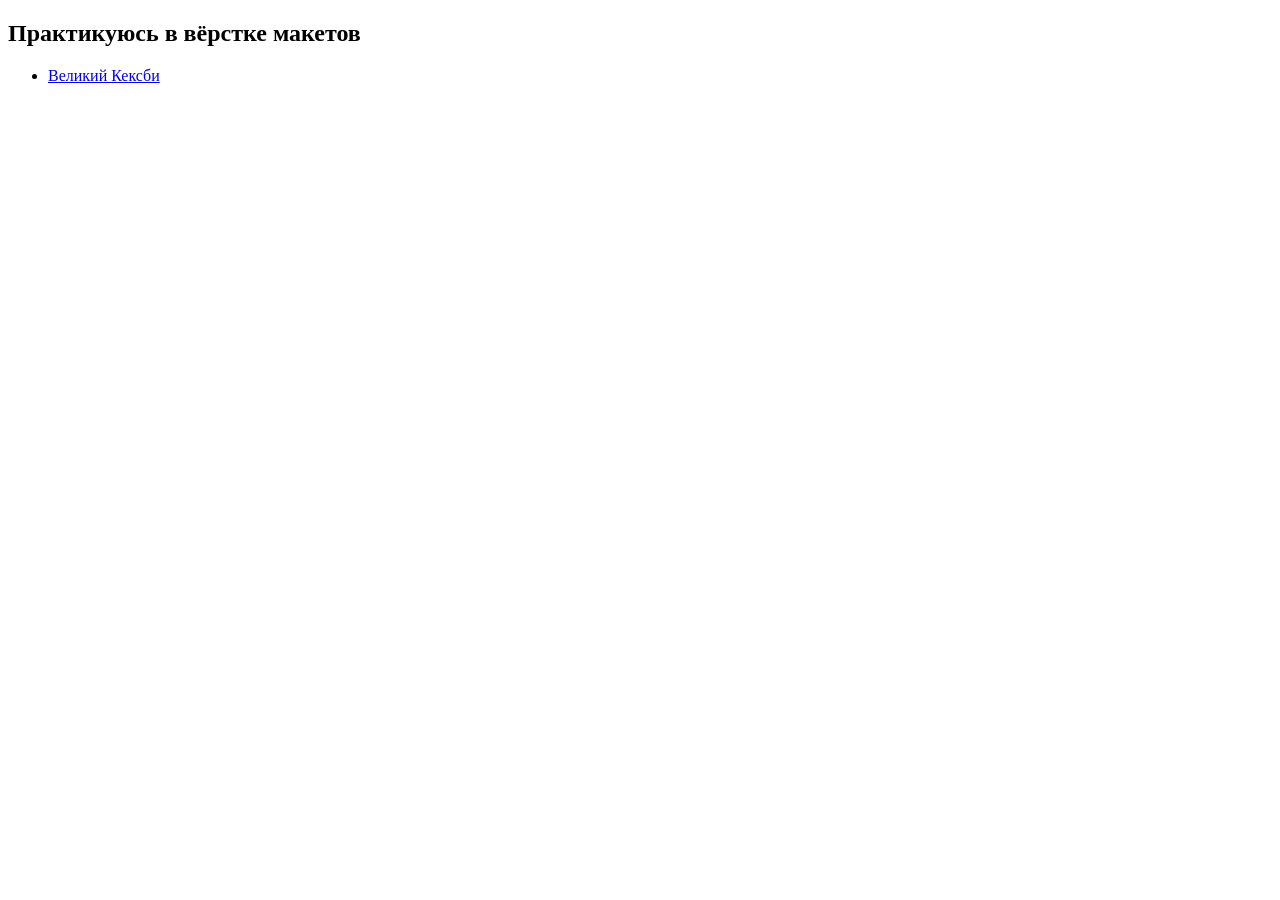
==== index.html @ 792daf17 "comment_2" ====
<!DOCTYPE HTML>
<html lang="ru">

  <head>
      <meta charset="utf-8">
      <title>Вёрстка страниц</title>
  </head>
  
  <body>
      <h2>Практикуюсь в вёрстке макетов</h2>
      <ul>
	      <li><a href="https://egarnaga.github.io/keksbi/index.html">Великий Кексби</a></li>
	  </ul>
  </body>
  </html>
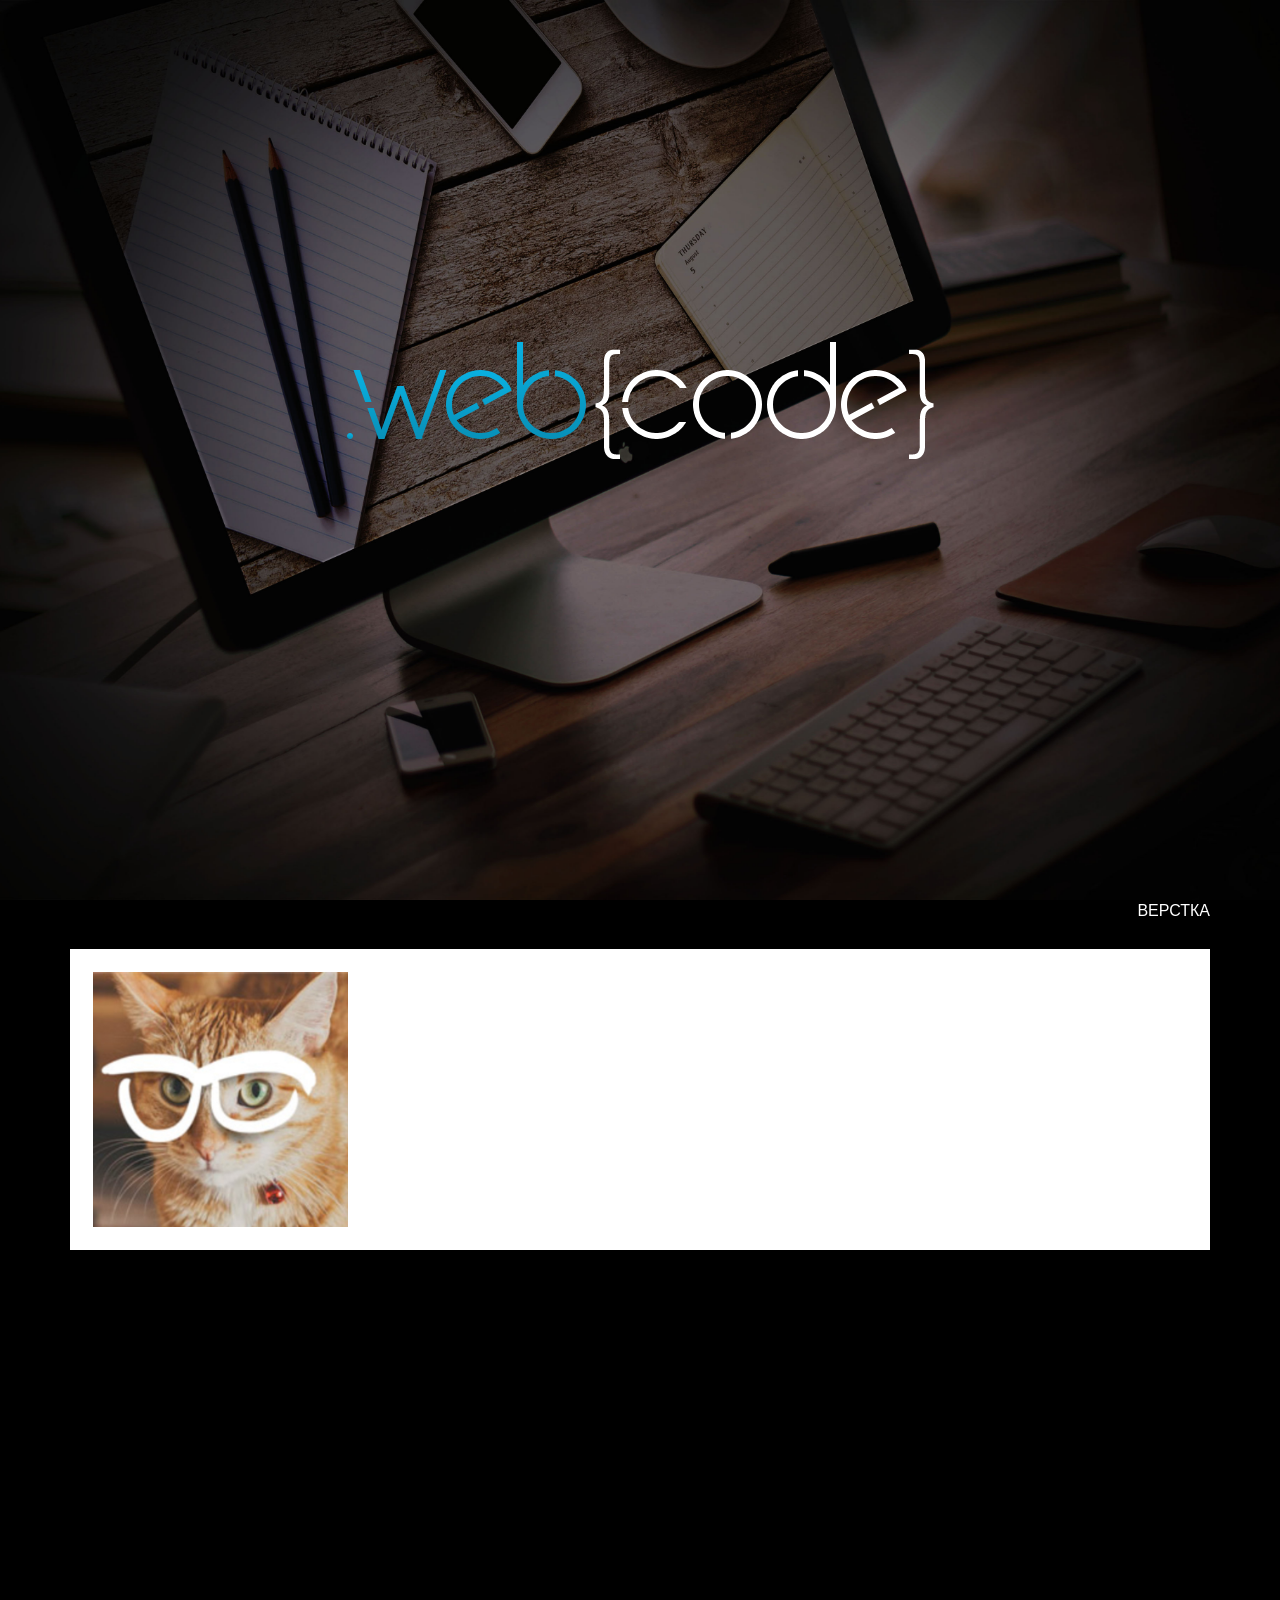
==== commit 5a8731f9: "Comment_3" ====
--- a/index.html
+++ b/index.html
@@ -1,15 +1,47 @@
-<!DOCTYPE HTML>
+<!DOCTYPE html>
 <html lang="ru">
 
-  <head>
-      <meta charset="utf-8">
-      <title>Вёрстка страниц</title>
-  </head>
-  
-  <body>
-      <h2>Практикуюсь в вёрстке макетов</h2>
-      <ul>
-	      <li><a href="https://egarnaga.github.io/keksbi/index.html">Великий Кексби</a></li>
-	  </ul>
-  </body>
-  </html>+    <head>
+        <meta charset="utf-8">
+        <meta name="description" content="Портфолио html-верстальщика (psd to html)."> 
+        <title>Портфолио html-верстальщика</title>
+        <link type="text/css" rel="stylesheet" href="css/style.css" />
+    </head>
+	
+    <body>
+        <div class="content-wrap">       
+        <div class="main_content" id="content">
+        <div id="intro">             
+        <div class="logo">
+        <img src="img/logo.png" alt="logo">
+        </div>                         
+        </div>
+        </div>          
+        <div class="container">
+        <div id="filters">
+        <div id="selectMenu">
+        <ul>
+        <li>Верстка</li>
+        </ul>
+        </div>
+        </div>
+        <div class="clear"></div>
+        <div class="content">
+        <div class="isotope" id="work-items">
+        <div class="isotopewrap coding isotope-item">
+        <div class="work-item"><a  target="_blank" href="https://egarnaga.github.io/keksbi/index.html"><img width="300" height="300" alt="keksby" src="img/example/keksby.jpg"><div class="overlay"><div class="link"></div><h6>The Great Keksby</h6></div></a></div>
+        </div>
+        </div>
+        </div>
+        </div>
+        </div>
+        <div class="clear"></div>
+        <div class="footer-bottom">
+        <div class="footer">
+        </div>
+        </div>
+        </div>
+        </div>
+    </body>
+</html>
+
--- a/css/style.css
+++ b/css/style.css
@@ -0,0 +1,51 @@
+html, body, div, span, applet, object, iframe, h1, h2, h3, h4, h5, h6, p, blockquote, pre, a, abbr, acronym, address, big, cite, code, del, dfn, em, img, ins, kbd, q, s, samp, small, strike, strong, sub, sup, tt, var, b, u, i, center, dl, dt, dd, ol, ul, li, fieldset, form, label, legend, table, caption, tbody, tfoot, thead, tr, th, td, article, aside, canvas, details, embed, figure, figcaption, footer, header, hgroup, menu, nav, output, ruby, section, summary, time, mark, audio, video{margin:0;padding:0;border:0;font-size:100%;font:inherit}
+article, aside, details, figcaption, figure, footer, header, hgroup, menu, nav, section, main{display:block}
+body{line-height:1}
+ul{list-style:none}
+.content-wrap{width:100%;height:100%}
+html, body{padding:0;margin:0}
+body{font-size:16px;font-family:"open_sansregular", Arial, Helvetica, sans-serif;color:#363636;position:relative;-webkit-text-size-adjust:none}
+body *{text-shadow:none}
+body {background:#000 url(../img/background-photo.jpg) no-repeat center center fixed;-webkit-background-size:cover;-moz-background-size:cover;-o-background-size:cover;background-size:cover}
+.item_block{width:98%;padding:3px 0 7px 0;margin:0 1%;height:auto;float:left}
+.item{padding:0;margin:0;float:left;width:12.5%}
+.item img{width:100%;height:auto;padding:0;margin:0}
+.clear{clear:both;display:block;overflow:hidden;visibility:hidden;width:0;height:0}
+a, a:link, a:active, a:visited, a:hover{color:inherit;text-decoration:underline;outline:none}
+a img{border:none}
+
+#third{padding:0;margin:0}
+#second{padding:0;margin:0}
+.footer-bottom{margin:0 auto;padding:0 0 450px 0;width:768px}
+.footer{margin:0 auto;padding:0;width:768px}
+#intro{height:auto;width:100%;margin:0;padding:0 1% 100px 1%}
+.logo{margin:0;position:relative;z-index:5;text-align:center;padding:340px 0 200px 0}
+.logo img{margin:0;padding:0 20px}
+.main_content{padding:0 0 50px 0}
+.container{width:100%;position:relative}
+#selectMenu{width:auto;height:auto;padding:0;margin:0;float:right;z-index:99;position:relative}
+#selectMenu ul{padding:0;margin:0}
+#selectMenu ul li{float:left;list-style-type:none;position:relative;margin:0;padding:0}
+#selectMenu ul li a{text-decoration:none;transition:all 350ms ease 0s;font-size:16px;color:#fff;margin:0 0 0 10px;font-family:"open_sansregular", Arial, Helvetica, sans-serif;padding:0 10px}
+#selectMenu ul li a:hover{background:#0eaede}
+#selectMenu ul li a.active{background:#0eaede}
+#filters{width:99%;margin:90px 0 30px 0;text-transform:uppercase;float:right;color:#fff}
+#filters nav{position:relative;float:left;width:auto;padding:0;margin:0}
+#work{padding:0;margin:0;width:100%;height:auto}
+.isotopewrap{float:left;overflow:hidden;padding:1%;width:24.9%}
+.isotopewrap .work-item{margin:0;width:100%}
+.work-item{background:gray none repeat scroll 0 0;display:block;float:left;overflow:hidden;position:relative;width:23%}
+.work-item a{display:block;height:100%;padding-top:100%;position:relative;width:100%}
+.work-item a img{display:block;height:auto;left:0;position:absolute;top:0;width:100%}
+.work-item .overlay{background:rgba(14, 174, 222, 0.8) center center no-repeat;height:90%;left:5%;opacity:0;position:absolute;top:5%;transition:opacity 350ms ease 0s;width:90%}
+.work-item .overlay .link{background:url(../img/link.png) top right no-repeat;height:80%;left:10%;opacity:0;position:absolute;top:10%;transition:opacity 350ms ease 0s;width:80%}
+.work-item .overlay h6{bottom:0;color:white;font-family:"open_sansregular", Arial, Helvetica, sans-serif;font-size:15px;font-weight:normal;left:0;letter-spacing:0;line-height:20px;padding:0 10px;position:absolute;transition:all 500ms ease 0s}
+.work-item:hover a img{}
+.work-item:hover .overlay .link{opacity:1}
+.work-item:hover .overlay{opacity:1}
+.work-item:hover .overlay h6{bottom:8px}
+.content{padding:1%;margin:0 0 50px 0;float:left;width:100%;background:#FFFFFF}
+
+html{animation:0.5s ease 0s normal}
+*{box-sizing:border-box}
+.container{margin:0 auto;max-width:1140px;position:relative;width:96%}
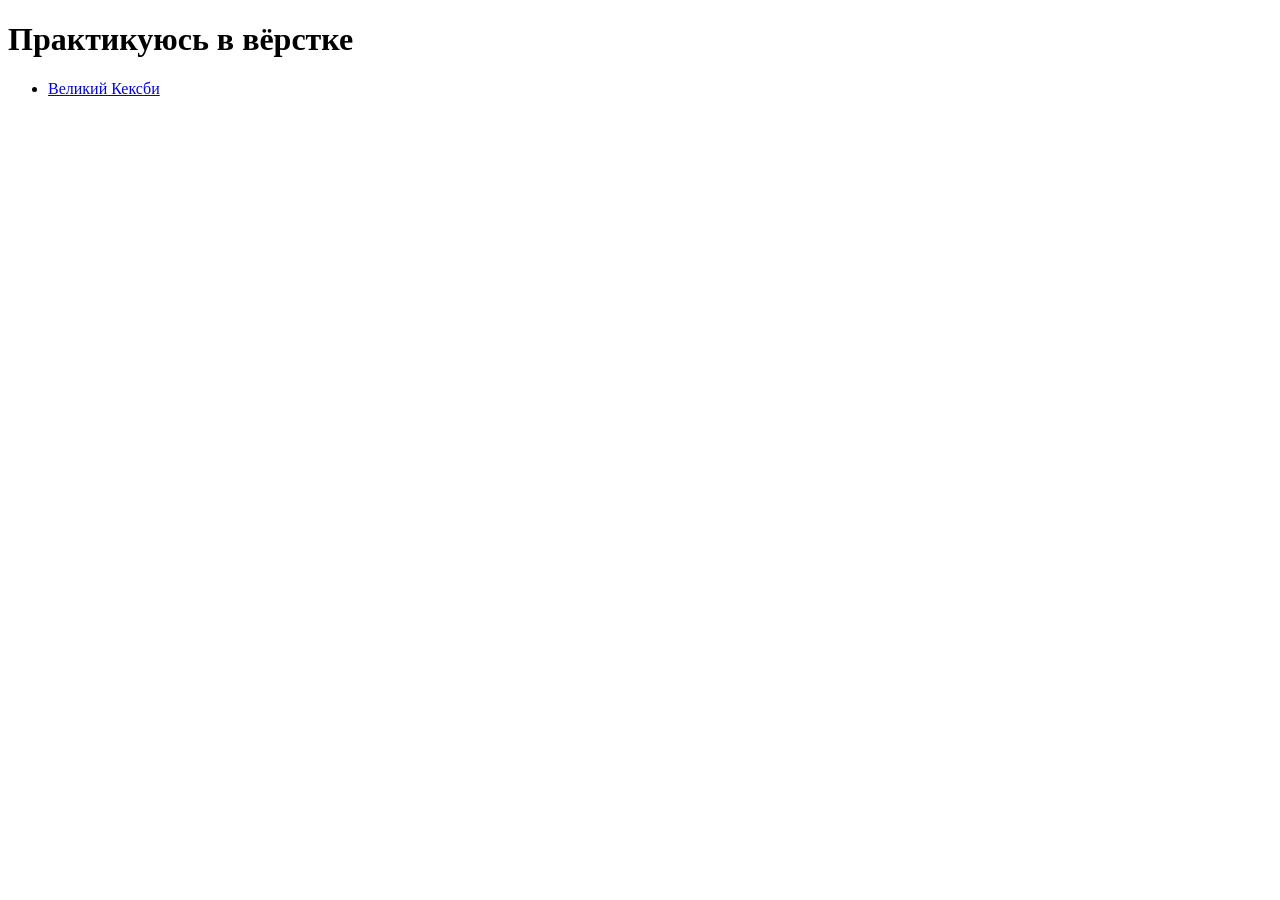
==== commit fba956b7: "Comment_4" ====
--- a/index.html
+++ b/index.html
@@ -3,44 +3,17 @@
 
     <head>
         <meta charset="utf-8">
-        <meta name="description" content="Портфолио html-верстальщика (psd to html)."> 
-        <title>Портфолио html-верстальщика</title>
-        <link type="text/css" rel="stylesheet" href="css/style.css" />
+        <meta name="description" content="Практикуюсь в вёрстке (psd to html)."> 
+        <title>Практикуюсь в вёрстке</title>
     </head>
 	
     <body>
-        <div class="content-wrap">       
-        <div class="main_content" id="content">
-        <div id="intro">             
-        <div class="logo">
-        <img src="img/logo.png" alt="logo">
-        </div>                         
-        </div>
-        </div>          
-        <div class="container">
-        <div id="filters">
-        <div id="selectMenu">
+             
+        <div class="main_content">
+        <h1>Практикуюсь в вёрстке</h1>
         <ul>
-        <li>Верстка</li>
+		    <li><a target="_blank" href="https://egarnaga.github.io/keksbi/index.html">Великий Кексби</a></li>
         </ul>
-        </div>
-        </div>
-        <div class="clear"></div>
-        <div class="content">
-        <div class="isotope" id="work-items">
-        <div class="isotopewrap coding isotope-item">
-        <div class="work-item"><a  target="_blank" href="https://egarnaga.github.io/keksbi/index.html"><img width="300" height="300" alt="keksby" src="img/example/keksby.jpg"><div class="overlay"><div class="link"></div><h6>The Great Keksby</h6></div></a></div>
-        </div>
-        </div>
-        </div>
-        </div>
-        </div>
-        <div class="clear"></div>
-        <div class="footer-bottom">
-        <div class="footer">
-        </div>
-        </div>
-        </div>
         </div>
     </body>
 </html>
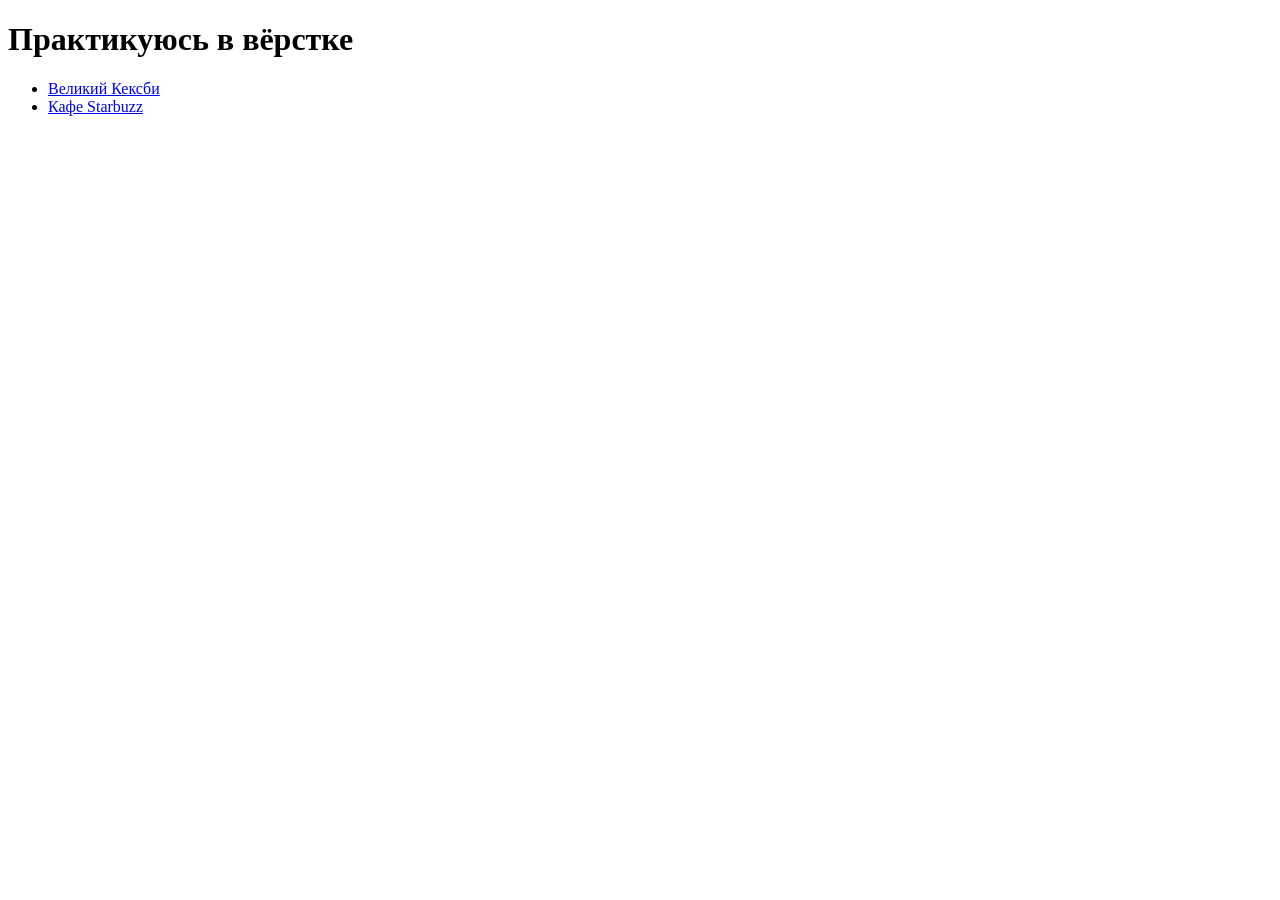
==== commit 2a6f69e2: "Comment_5" ====
--- a/index.html
+++ b/index.html
@@ -13,6 +13,7 @@
         <h1>Практикуюсь в вёрстке</h1>
         <ul>
 		    <li><a target="_blank" href="https://egarnaga.github.io/keksbi/index.html">Великий Кексби</a></li>
+			<li><a target="_blank" href="https://egarnaga.github.io/starbuzz/index.html">Кафе Starbuzz</a></li>
         </ul>
         </div>
     </body>
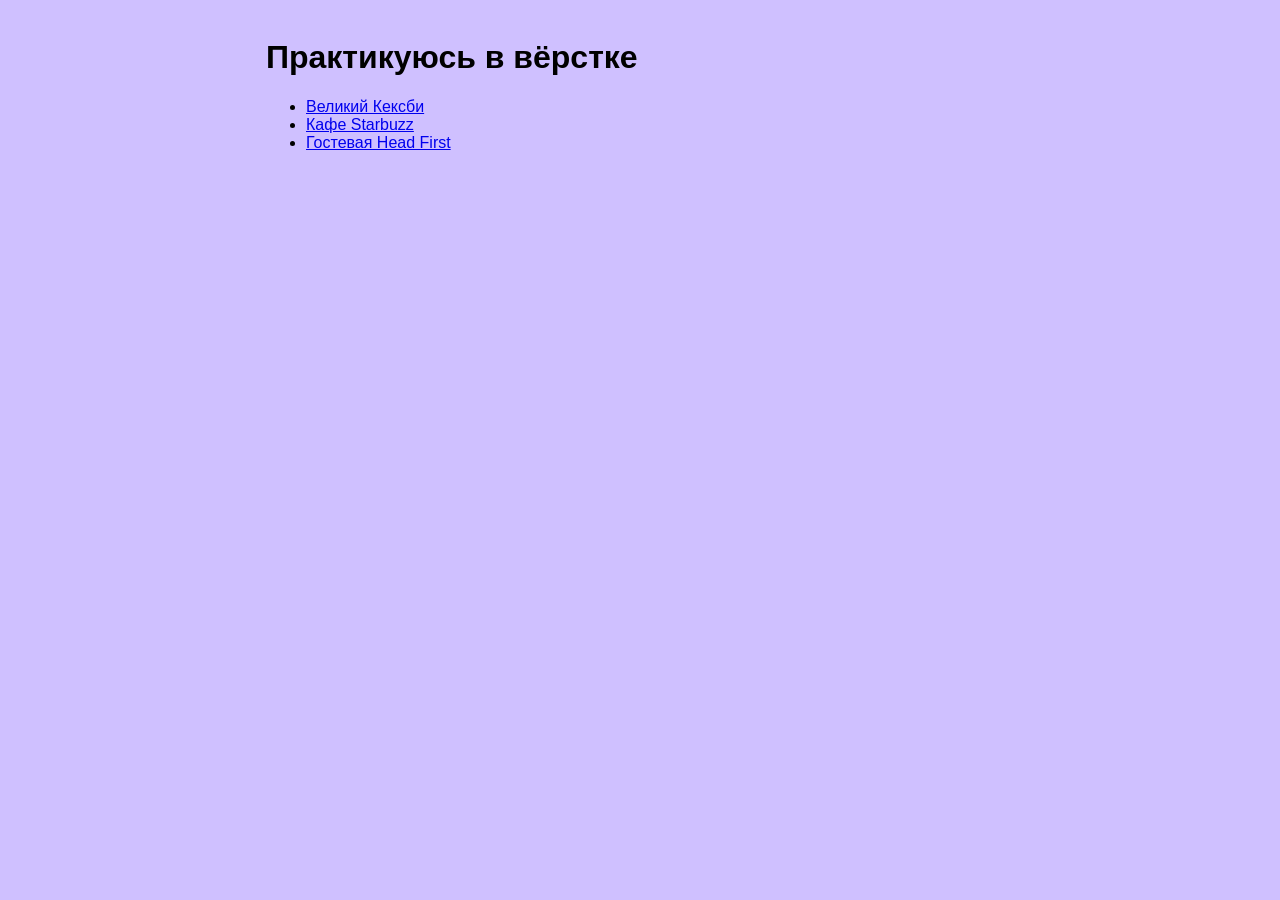
==== commit 361044b4: "Comment_7" ====
--- a/index.html
+++ b/index.html
@@ -5,6 +5,15 @@
         <meta charset="utf-8">
         <meta name="description" content="Практикуюсь в вёрстке (psd to html)."> 
         <title>Практикуюсь в вёрстке</title>
+		<style type="text/css">
+		    body {
+			      background-color: #cfc0ff;
+				  margin-left: 20%;
+				  margin-right: 20%;
+				  padding: 10px 10px 10px 10px;
+				  font-family: sans-serif;
+			}
+		</style>
     </head>
 	
     <body>
@@ -14,6 +23,7 @@
         <ul>
 		    <li><a target="_blank" href="https://egarnaga.github.io/keksbi/index.html">Великий Кексби</a></li>
 			<li><a target="_blank" href="https://egarnaga.github.io/starbuzz/index.html">Кафе Starbuzz</a></li>
+			<li><a target="_blank" href="https://egarnaga.github.io/starbuzz/lounge.html">Гостевая Head First</a></li>
         </ul>
         </div>
     </body>
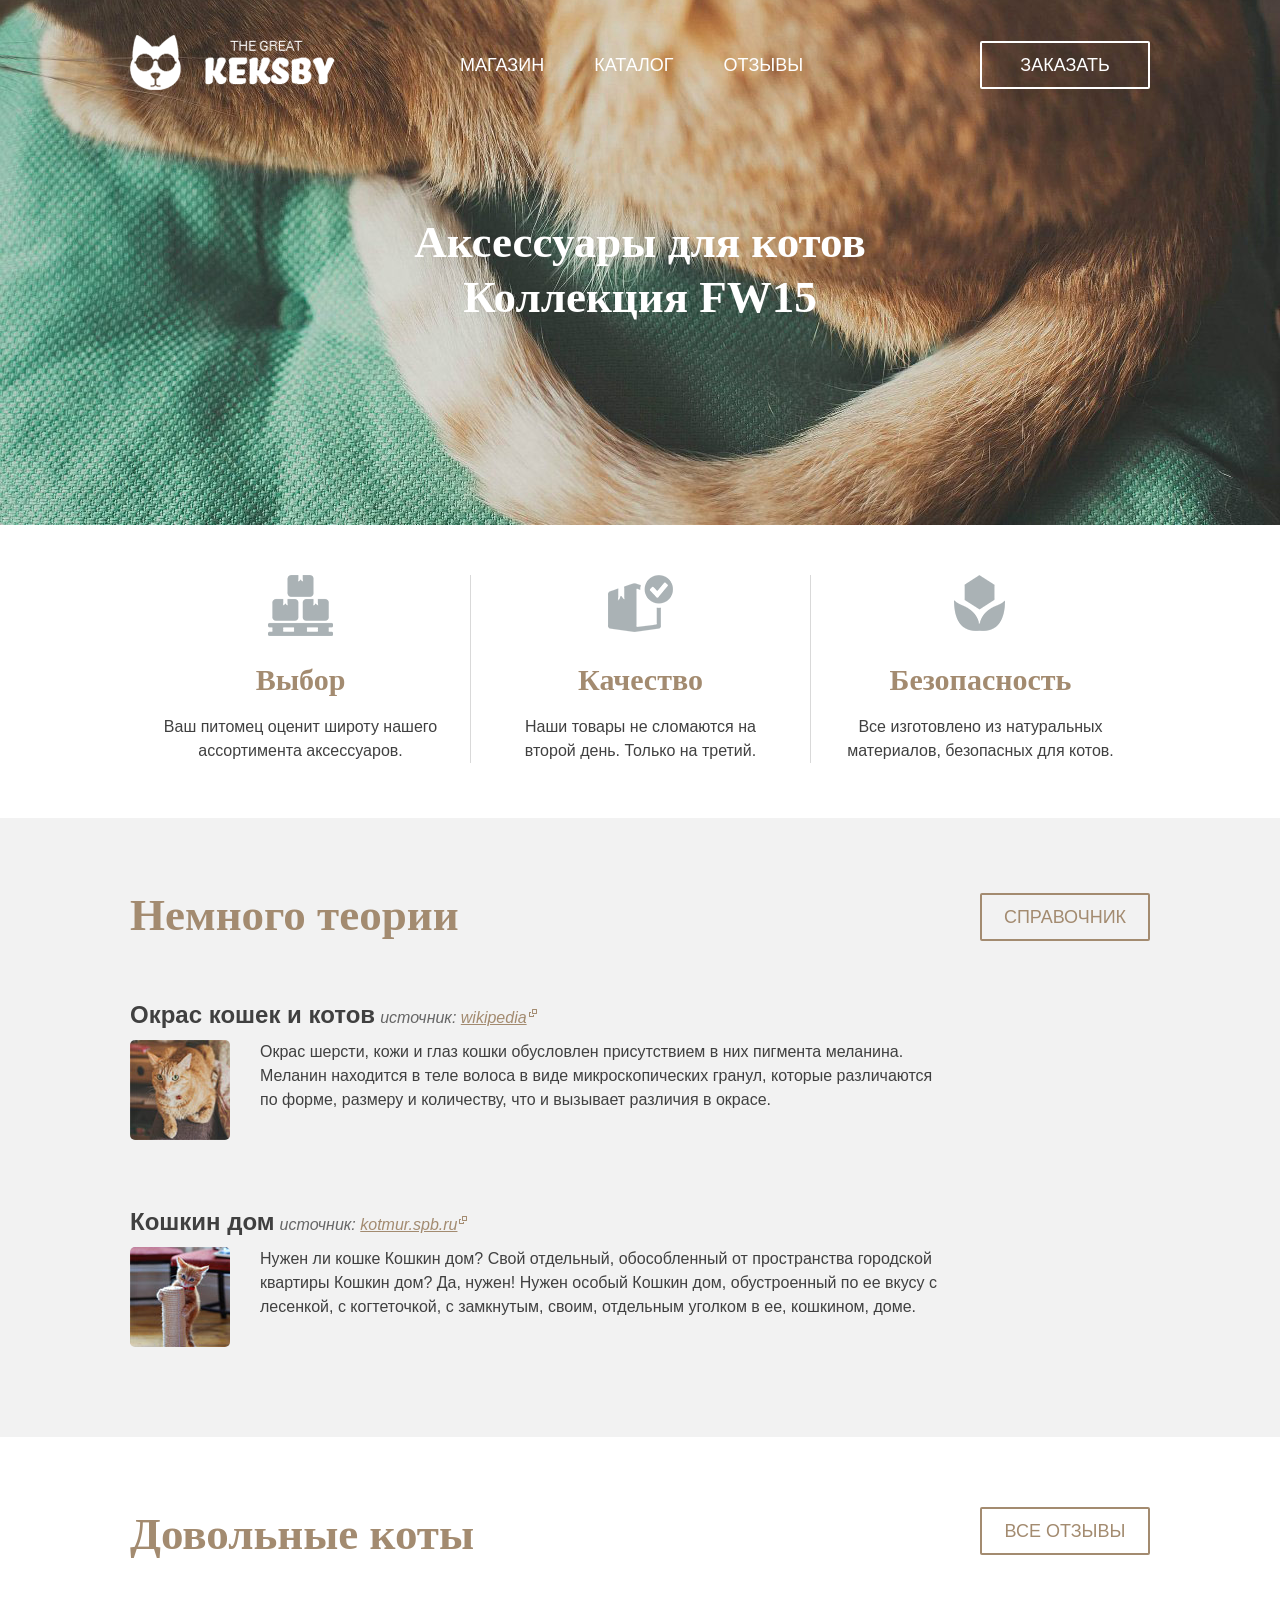
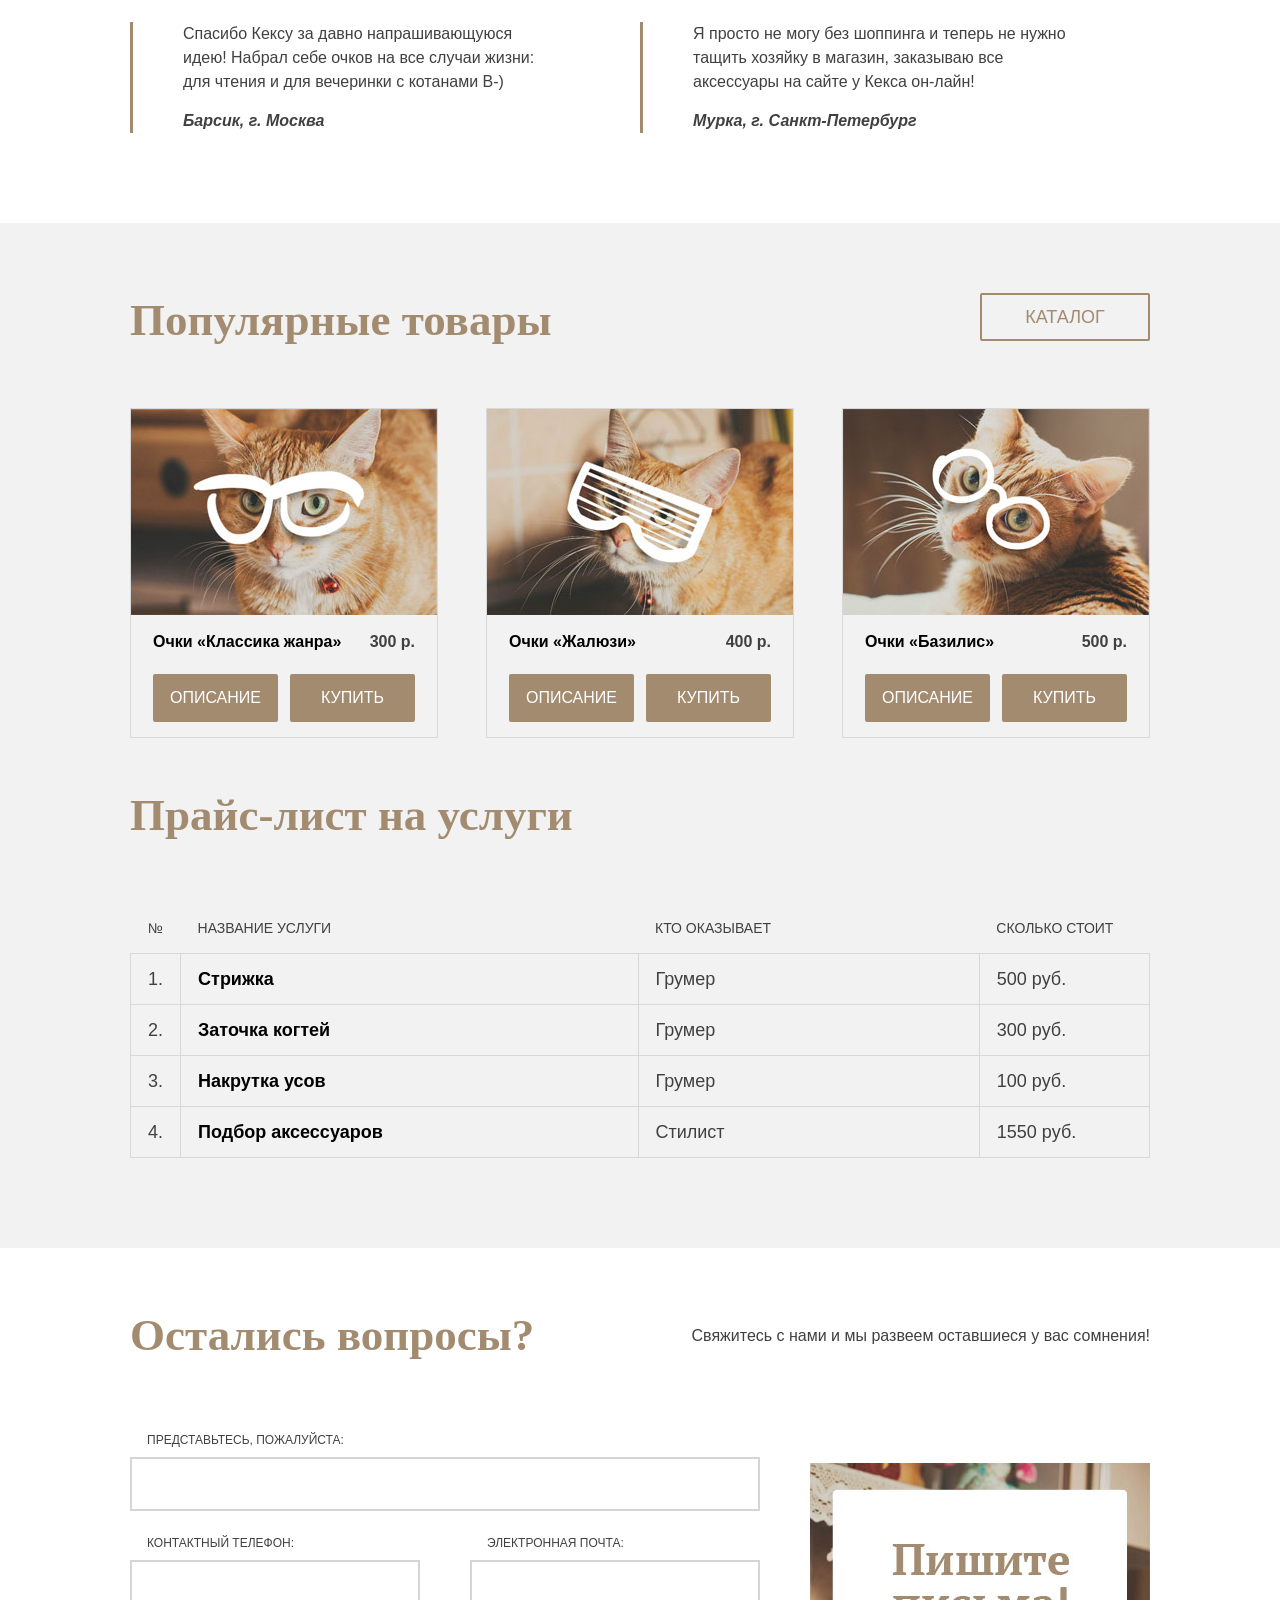
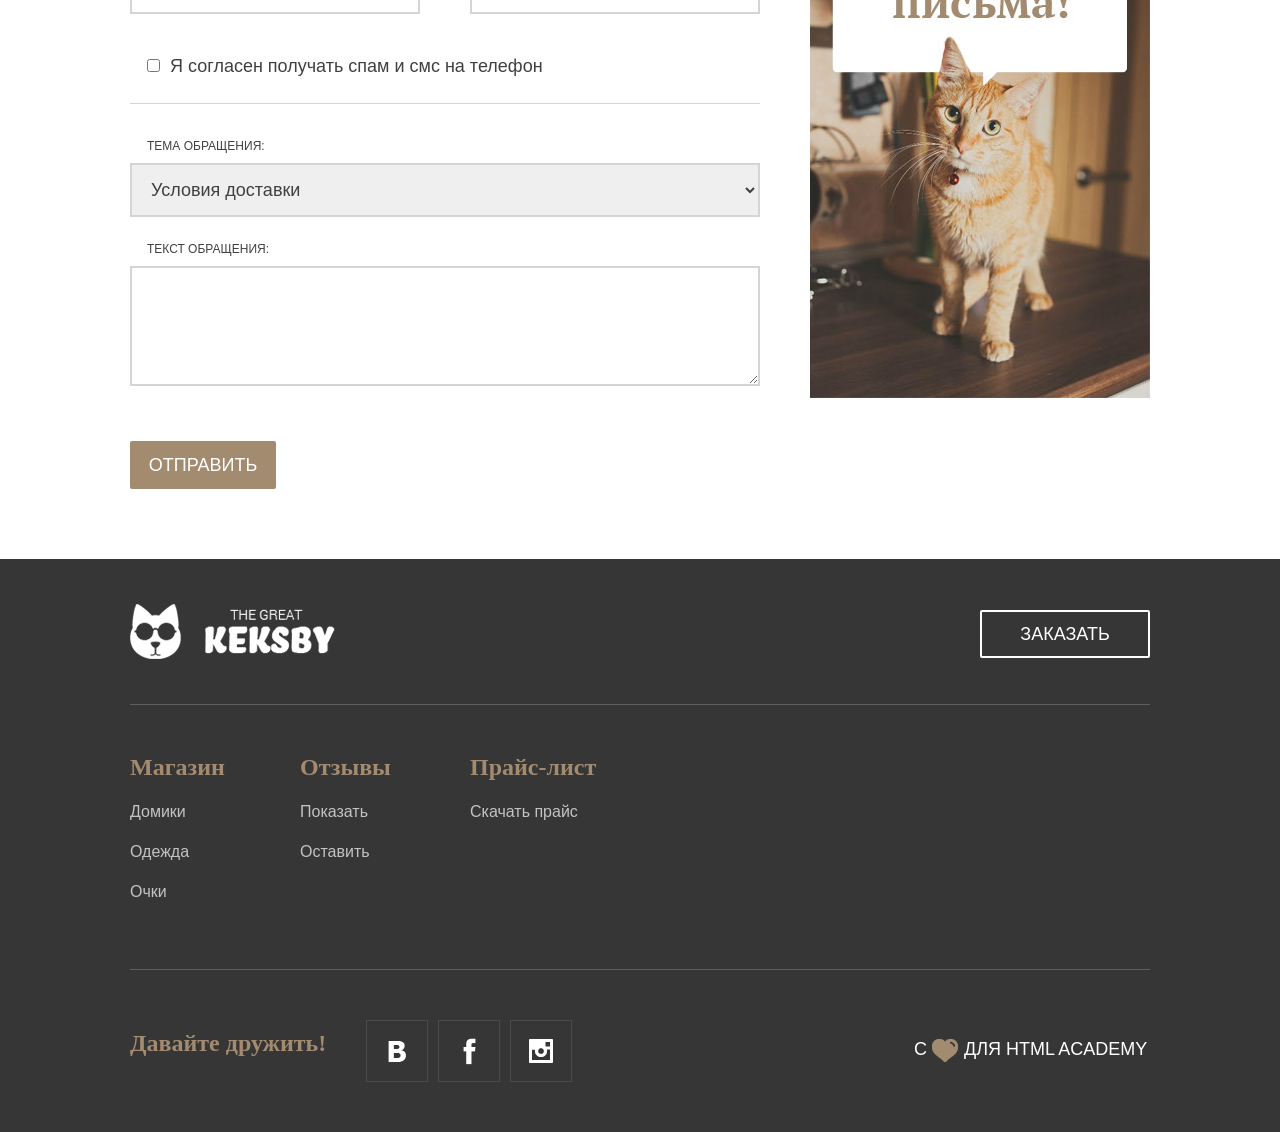
==== commit d85afca1: "Delete" ====
--- a/index.html
+++ b/index.html
@@ -1,31 +1,249 @@
-<!DOCTYPE html>
+<!DOCTYPE HTML>
 <html lang="ru">
-
-    <head>
-        <meta charset="utf-8">
-        <meta name="description" content="Практикуюсь в вёрстке (psd to html)."> 
-        <title>Практикуюсь в вёрстке</title>
-		<style type="text/css">
-		    body {
-			      background-color: #cfc0ff;
-				  margin-left: 20%;
-				  margin-right: 20%;
-				  padding: 10px 10px 10px 10px;
-				  font-family: sans-serif;
-			}
-		</style>
-    </head>
-	
-    <body>
-             
-        <div class="main_content">
-        <h1>Практикуюсь в вёрстке</h1>
-        <ul>
-		    <li><a target="_blank" href="https://egarnaga.github.io/keksbi/index.html">Великий Кексби</a></li>
-			<li><a target="_blank" href="https://egarnaga.github.io/starbuzz/index.html">Кафе Starbuzz</a></li>
-			<li><a target="_blank" href="https://egarnaga.github.io/starbuzz/lounge.html">Гостевая Head First</a></li>
+  <head>
+    <meta charset="utf-8">
+    <title>The Great Keksby</title>
+    <link rel="stylesheet" href="css/style.css">
+  </head>
+  <body>
+    <div class="page-header">
+      <div class="container">
+        <div class="header-top clearfix">
+          <div class="header-logo">
+            <img src="img/logo.png" alt="The Great Keksby" width="205" height="55">
+          </div>
+          <ul class="main-nav clearfix">
+            <li><a href="#">Магазин</a></li>
+            <li><a href="#">Каталог</a></li>
+            <li><a href="#">Отзывы</a></li>
+          </ul>
+          <a class="btn btn-quick-order" href="#">Заказать</a>
+        </div>
+        <div class="promo">
+          <a href="#">Аксессуары для котов<br> Коллекция FW15</a>
+        </div>
+      </div>
+    </div>
+
+
+    <div class="features">
+      <div class="container">
+        <ul class="clearfix">
+          <li class="feature-item feature-choice">
+            <h2 class="feature-title">Выбор</h2>
+            <p>Ваш питомец оценит широту нашего ассортимента аксессуаров.</p>
+          </li>
+          <li class="feature-item feature-quality">
+            <h2 class="feature-title">Качество</h2>
+            <p>Наши товары не сломаются на второй день. Только на третий.</p>
+          </li>
+          <li class="feature-item feature-safety">
+            <h2 class="feature-title">Безопасность</h2>
+            <p>Все изготовлено из натуральных материалов, безопасных для котов.</p>
+          </li>
         </ul>
-        </div>
-    </body>
+      </div>
+    </div>
+
+
+    <div class="cat-reference">
+      <div class="container">
+        <h2 class="section-title">Немного теории</h2>
+        <a class="btn to-full-reference" href="#" title="Открыть справочник">Справочник</a>
+        <dl>
+          <dt>
+            <h3 class="reference-title">Окрас кошек и котов</h3>
+            <i class="reference-source">источник: <a target="_blank" href="https://ru.wikipedia.org">wikipedia</a></i>
+          </dt>
+          <dd>
+            <img src="img/article-1.jpg" alt="Окрас кошек и котов" width="100" height="100">
+            <p>Окрас шерсти, кожи и глаз кошки обусловлен присутствием в них пигмента меланина. Меланин находится в теле волоса в виде микроскопических гранул, которые различаются по форме, размеру и количеству, что и вызывает различия в окрасе.</p>
+          </dd>
+          <dt>
+            <h3 class="reference-title">Кошкин дом</h3>
+            <i class="reference-source">источник: <a target="_blank" href="http://kotmur.spb.ru">kotmur.spb.ru</a></i>
+          </dt>
+          <dd>
+            <img src="img/article-2.jpg" alt="Кошкин дом" width="100" height="100">
+            <p>Нужен ли кошке Кошкин дом? Свой отдельный, обособленный от пространства городской квартиры Кошкин дом? Да, нужен! Нужен особый Кошкин дом, обустроенный по ее вкусу с лесенкой, с когтеточкой, с замкнутым, своим, отдельным уголком в ее, кошкином, доме.</p>
+          </dd>
+        </dl>
+      </div>
+    </div>
+
+
+    <div class="reviews">
+      <div class="container">
+        <h2 class="section-title">Довольные коты</h2>
+        <a class="btn to-all-reviews" href="#" title="Посмотреть все отзывы">Все отзывы</a>
+        <div class="reviews-list clearfix">
+          <blockquote class="review-item">
+            <p>Спасибо Кексу за давно напрашивающуюся идею! Набрал себе очков на все случаи жизни: для чтения и для вечеринки с котанами B-)</p>
+            <cite class="review-author">Барсик, г. Москва</cite>
+          </blockquote>
+          <blockquote class="review-item">
+            <p>Я просто не могу без шоппинга и теперь не нужно тащить хозяйку в магазин, заказываю все аксессуары на сайте у Кекса он-лайн!</p>
+            <cite class="review-author">Мурка, г. Санкт-Петербург</cite>
+          </blockquote>
+        </div>
+      </div>
+    </div>
+
+
+    <div class="popular-and-price">
+      <div class="container">
+        <h2 class="section-title">Популярные товары</h2>
+        <a class="btn to-catalog" href="#" title="Посмотреть все товары">Каталог</a>
+        <div class="popular-items clearfix">
+          <div class="catalog-item">
+            <img src="img/glasses-1.jpg" alt="очки «Классика жанра»" width="306" height="206">
+            <h3>Очки «Классика жанра»</h3>
+            <b class="catalog-item-price">300 р.</b>
+            <a href="#" class="btn btn-info">Описание</a>
+            <a href="#" class="btn btn-buy">Купить</a>
+          </div>
+          <div class="catalog-item">
+            <img src="img/glasses-2.jpg" alt="очки «Жалюзи»" width="306" height="206">
+            <h3>Очки «Жалюзи»</h3>
+            <b class="catalog-item-price">400 р.</b>
+            <a href="#" class="btn btn-info">Описание</a>
+            <a href="#" class="btn btn-buy">Купить</a>
+          </div>
+          <div class="catalog-item">
+            <img src="img/glasses-3.jpg" alt="очки «Базилис»" width="306" height="206">
+            <h3>Очки «Базилис»</h3>
+            <b class="catalog-item-price">500 р.</b>
+            <a href="#" class="btn btn-info">Описание</a>
+            <a href="#" class="btn btn-buy">Купить</a>
+          </div>
+        </div>
+
+        <h2 class="section-title">Прайс-лист на услуги</h2>
+        <table class="price-list">
+          <tr>
+            <th class="price-number">№</th>
+            <th>Название услуги</th>
+            <th>Кто оказывает</th>
+            <th>Сколько стоит</th>
+          </tr>
+          <tr>
+            <td class="price-number">1.</td>
+            <td class="price-name">Стрижка</td>
+            <td class="price-master">Грумер</td>
+            <td class="price-cost">500 руб.</td>
+          </tr>
+          <tr>
+            <td class="price-number">2.</td>
+            <td class="price-name">Заточка когтей</td>
+            <td class="price-master">Грумер</td>
+            <td class="price-cost">300 руб.</td>
+          </tr>
+          <tr>
+            <td class="price-number">3.</td>
+            <td class="price-name">Накрутка усов</td>
+            <td class="price-master">Грумер</td>
+            <td class="price-cost">100 руб.</td>
+          </tr>
+          <tr>
+            <td class="price-number">4.</td>
+            <td class="price-name">Подбор аксессуаров</td>
+            <td class="price-master">Стилист</td>
+            <td class="price-cost">1550 руб.</td>
+          </tr>
+        </table>
+      </div>
+    </div>
+
+
+    <div class="feedback">
+      <div class="container">
+        <h2 class="section-title">Остались вопросы?</h2>
+        <p class="feedback-tip">Свяжитесь с нами и мы развеем оставшиеся у вас сомнения!</p>
+        <form class="feedback-form" action="/keksby-mail" method="post">
+          <div class="feedback-form-group">
+            <label for="fullname">Представьтесь, пожалуйста:</label>
+            <input type="text" name="fullname" id="fullname">
+          </div>
+          <div class="clearfix">
+            <div class="feedback-form-group feedback-form-group-left-part">
+              <label for="phone">Контактный телефон:</label>
+              <input type="text" name="phone" id="phone">
+            </div>
+            <div class="feedback-form-group feedback-form-group-right-part">
+              <label for="email">Электронная почта:</label>
+              <input type="text" name="email" id="email">
+            </div>
+          </div>
+          <div class="checkbox-area">
+            <label>
+              <input type="checkbox" name="subscription">
+              Я согласен получать спам и смс на телефон
+            </label>
+          </div>
+          <div class="feedback-form-group">
+            <label for="topic">Тема обращения:</label>
+            <select name="topic" id="topic">
+              <option value="1">Условия доставки</option>
+              <option value="2">Возврат товара</option>
+              <option value="3">Жалоба в Роспотребнадзор</option>
+            </select>
+          </div>
+          <div class="feedback-form-group">
+            <label for="message">Текст обращения:</label>
+            <textarea name="message" id="message"></textarea>
+          </div>
+          <input type="submit" class="btn" value="Отправить">
+        </form>
+      </div>
+    </div>
+
+
+    <div class="page-footer">
+      <div class="container">
+        <div class="footer-top clearfix">
+          <div class="footer-logo">
+            <img src="img/logo.png" alt="The Great Keksby" width="205" height="55">
+          </div>
+          <a href="#" class="btn btn-quick-order">Заказать</a>
+        </div>
+
+        <div class="footer-middle clearfix">
+          <div class="footer-menu">
+            <h3>Магазин</h3>
+            <ul>
+              <li><a href="#">Домики</a></li>
+              <li><a href="#">Одежда</a></li>
+              <li><a href="#">Очки</a></li>
+            </ul>
+          </div>
+          <div class="footer-menu">
+            <h3>Отзывы</h3>
+            <ul>
+              <li><a href="#">Показать</a></li>
+              <li><a href="#">Оставить</a></li>
+            </ul>
+          </div>
+          <div class="footer-menu">
+            <h3>Прайс-лист</h3>
+            <ul>
+              <li><a href="#">Скачать прайс</a></li>
+            </ul>
+          </div>
+        </div>
+
+        <div class="footer-bottom clearfix">
+          <div class="footer-social">
+            <b>Давайте дружить!</b>
+            <a class="social-btn social-btn-vk" href="https://vk.com/htmlacademy">Вконтакте</a>
+            <a class="social-btn social-btn-fb" href="https://facebook.com/htmlacademy">Фейсбук</a>
+            <a class="social-btn social-btn-in" href="https://instagram.com/htmlacademy">Инстаграм</a>
+          </div>
+          <div class="footer-copyright">
+            С <span class="heart">любовью</span> для <a href="https://htmlacademy.ru">HTML Academy</a>
+          </div>
+        </div>
+      </div>
+    </div>
+
+  </body>
 </html>
-
--- a/css/style.css
+++ b/css/style.css
@@ -0,0 +1,721 @@
+body {
+    min-width: 1040px;
+    margin: 0;
+    padding: 0;
+    font-size: 18px;
+    line-height: 24px;
+    font-family: "Arial", sans-serif;
+    color: #404040;
+    background-color: white;
+}
+
+.container {
+    width: 1020px;
+    margin: 0 auto;
+}
+
+.clearfix::after {
+    content: "";
+    display: table;
+    clear: both;
+}
+
+.page-header {
+    min-height: 490px;
+    padding-top: 35px;
+    background-image: url("../img/header-bg.jpg");
+    background-repeat: no-repeat;
+    background-position: center;
+    background-size: cover;
+}
+
+.page-header,
+.page-footer {
+    color: #c3c3c3;
+    background-color: #363636;
+}
+
+.header-top {
+    margin-bottom: 125px;
+}
+
+.header-logo {
+    float: left;
+    width: 205px;
+    height: 55px;
+}
+
+.header-logo img {
+    width: 205px;
+    height: 55px;
+}
+
+.main-nav {
+    float: left;
+    width: 520px;
+    margin: 0;
+    margin-top: 18px;
+    margin-left: 125px;
+    padding: 0;
+    list-style: none;
+}
+
+.main-nav li {
+    float: left;
+    margin-right: 50px;
+    text-transform: uppercase;
+}
+
+.main-nav li:last-child {
+    margin-right: 0;
+}
+
+.main-nav a {
+    color: #ffffff;
+    text-decoration: none;
+}
+
+.main-nav a:hover {
+    text-decoration: underline;
+}
+
+.main-nav a:active {
+    color: rgba(255, 255, 255, 0.3);
+}
+
+.btn {
+    display: inline-block;
+    width: 146px;
+    padding: 10px;
+    font: inherit;
+    vertical-align: top;
+    text-align: center;
+    color: #a38b70;
+    text-transform: uppercase;
+    text-decoration: none;
+    word-wrap: break-word;
+    border: 2px solid #a38b70;
+    border-radius: 2px;
+}
+
+.btn:hover {
+    color: #8d745a;
+    border-color: #8d745a;
+}
+
+.btn:active {
+    color: rgba(141, 116, 90, 0.3);
+    border-color: #8d745a;
+}
+
+.btn-quick-order {
+    float: right;
+    margin-top: 6px;
+    border-color: #ffffff;
+    color: #ffffff;
+}
+
+.btn-quick-order:hover {
+    color: #404040;
+    background-color: #ffffff;
+    border-color: #ffffff;
+}
+
+.btn-quick-order:active {
+    color: rgba(64, 64, 64, 0.3);
+    background-color: #ffffff;
+    border-color: #ffffff;
+}
+
+.promo {
+    font-weight: bold;
+    font-size: 45px;
+    line-height: 55px;
+    font-family: "Georgia", serif;
+    text-align: center;
+}
+
+.promo a {
+    color: #ffffff;
+    text-decoration: none;
+}
+
+.features {
+    padding-top: 50px;
+    padding-bottom: 55px;
+}
+
+.features ul {
+    margin: 0;
+    padding: 0;
+    list-style: none;
+}
+
+.feature-item {
+    position: relative;
+    float: left;
+    width: 279px;
+    padding-top: 90px;
+    padding-right: 30px;
+    padding-left: 30px;
+    text-align: center;
+    border-left: 1px solid #d9d9d9;
+}
+
+.feature-item:first-child {
+    border-left-color: transparent;
+}
+
+.feature-item::before {
+    content: "";
+    position: absolute;
+    top: 0;
+    left: 137px;
+    width: 65px;
+    height: 65px;
+    background-image: url("../img/sprite.png");
+    background-repeat: no-repeat;
+}
+
+.feature-choice::before {
+    background-position: -5px -5px;
+}
+
+.feature-quality::before {
+    background-position: -5px -76px;
+}
+
+.feature-safety::before {
+    background-position: 1px -143px;
+}
+
+.feature-title {
+    margin: 0;
+    margin-bottom: 20px;
+    font-weight: bold;
+    font-size: 30px;
+    line-height: 30px;
+    font-family: "Georgia", serif;
+    color: #a38b70;
+}
+
+.feature-item p {
+    margin: 0;
+    font-size: 16px;
+}
+
+.cat-reference {
+    padding-top: 70px;
+    padding-bottom: 90px;
+    background-color: #f2f2f2;
+}
+
+.cat-reference .container {
+    position: relative;
+}
+
+.section-title {
+    margin: 0;
+    margin-right: 180px;
+    margin-bottom: 60px;
+    font-weight: bold;
+    font-size: 45px;
+    line-height: 55px;
+    font-family: "Georgia", serif;
+    color: #a38b70;
+}
+
+.to-full-reference {
+    position: absolute;
+    top: 5px;
+    right: 0;
+}
+
+.cat-reference dl {
+    width: 820px;
+    margin: 0;
+    padding: 0;
+}
+
+.cat-reference dt {
+    margin: 0;
+    margin-bottom: 10px;
+}
+
+.cat-reference dd {
+    position: relative;
+    min-height: 100px;
+    margin: 0;
+    padding-left: 130px;
+    font-size: 16px;
+}
+
+.cat-reference dd + dt {
+    margin-top: 70px;
+}
+
+.cat-reference dd img {
+    position: absolute;
+    top: 0;
+    left: 0;
+    width: 100px;
+    height: 100px;
+    border-radius: 5px;
+}
+
+.cat-reference dd p {
+    margin: 0;
+}
+
+.reference-title {
+    display: inline;
+    font-size: 24px;
+}
+
+.reference-source {
+    font-size: 16px;
+    color: #666666;
+    font-style: italic;
+}
+
+.reference-source a {
+    position: relative;
+    color: #a38b70;
+}
+
+.reference-source a:hover {
+    color: #8d745a;
+}
+
+.reference-source a:active {
+    color: rgba(141, 116, 90, 0.3);
+}
+
+.reference-source a::after {
+    content: "";
+    top: 0;
+    right: -10px;
+    position: absolute;
+    width: 8px;
+    height: 8px;
+    background: url("../img/sprite.png") no-repeat -5px -210px;
+}
+
+.reviews {
+    padding-top: 70px;
+    padding-bottom: 90px;
+}
+
+.reviews .container {
+    position: relative;
+}
+
+.to-all-reviews {
+    position: absolute;
+    top: 0;
+    right: 0;
+}
+
+.review-item {
+    float: left;
+    width: 377px;
+    margin: 0;
+    margin-right: 80px;
+    padding: 0;
+    padding-left: 50px;
+    font-size: 16px;
+    border-left: 3px solid #a38b70;
+}
+
+.review-item p {
+    margin: 0;
+    margin-bottom: 15px;
+}
+
+.review-author {
+    font-weight: bold;
+    font-style: italic;
+}
+
+.popular-and-price {
+    padding-top: 70px;
+    padding-bottom: 90px;
+    background-color: #f2f2f2;
+}
+
+.popular-and-price .container {
+    position: relative;
+}
+
+.popular-items {
+    margin-bottom: 50px;
+}
+
+.to-catalog {
+    position: absolute;
+    top: 0;
+    right: 0;
+}
+
+.catalog-item {
+    position: relative;
+    float: left;
+    width: 262px;
+    margin-right: 48px;
+    padding: 15px 22px;
+    padding-top: 221px;
+    font-size: 16px;
+    border: 1px solid #d8d8d8;
+}
+
+.catalog-item:last-child {
+    margin-right: 0;
+}
+
+.catalog-item img {
+    position: absolute;
+    top: 0;
+    left: 0;
+    width: 306px;
+    height: 206px;
+ }
+
+.catalog-item h3 {
+    float: left;
+    max-width: 205px;
+    margin: 0;
+    margin-bottom: 20px;
+    font-size: 16px;
+    color: #000000;
+}
+
+.catalog-item-price {
+    float: right;
+    max-width: 55px;
+    margin-bottom: 20px;
+}
+
+.catalog-item .btn {
+    width: 101px;
+    color: #ffffff;
+    background-color: #a38b70;
+}
+
+.catalog-item .btn:hover {
+    background-color: #8d745a;
+}
+
+.catalog-item .btn:active {
+    color: rgba(255, 255, 255, 0.3);
+}
+
+.catalog-item .btn-info {
+    float: left;
+    clear: left;
+}
+
+.catalog-item .btn-buy {
+    float: right;
+}
+
+.price-list {
+    width: 100%;
+    border-collapse: collapse;
+    line-height: 30px;
+}
+
+.price-list th {
+    font-weight: normal;
+    font-size: 14px;
+    text-align: left;
+    text-transform: uppercase;
+}
+
+.price-list td {
+    border: 1px solid #d8d8d8;
+}
+
+.price-list th,
+.price-list td {
+    padding: 10px 17px;
+}
+
+.price-list .price-number {
+    width: 15px;
+    text-align: center;
+}
+
+.price-list .price-name {
+    width: 422px;
+    font-weight: bold;
+    color: #000000;
+}
+
+.price-list .price-master {
+    width: 306px;
+}
+
+.price-list .price-cost {
+    width: 135px;
+}
+
+.feedback {
+    padding-top: 60px;
+    padding-bottom: 70px;
+}
+
+.feedback .container {
+    position: relative;
+}
+
+.feedback .section-title {
+    max-width: 500px;
+}
+
+.feedback-tip {
+    position: absolute;
+    top: 0;
+    right: 0;
+    max-width: 500px;
+    font-size: 16px;
+}
+
+.feedback-form {
+    width: 630px;
+    padding-right: 390px;
+    background-image: url("../img/write.jpg");
+    background-repeat: no-repeat;
+    background-position: 100% 40px;
+}
+
+.feedback-form-group {
+    margin-bottom: 15px;
+}
+
+.feedback-form-group-left-part {
+    float: left;
+}
+
+.feedback-form-group-right-part {
+    float: right;
+}
+
+.feedback-form-group-left-part,
+.feedback-form-group-right-part {
+    width: 290px;
+}
+
+.feedback-form-group label {
+    display: inline-block;
+    padding: 5px 0;
+    padding-left: 17px;
+    font-size: 12px;
+    text-transform: uppercase;
+}
+
+.feedback-form input[type="text"],
+.feedback-form select,
+.feedback-form textarea {
+    box-sizing: border-box;
+    width: 100%;
+    height: 54px;
+    padding: 9px 15px;
+    font: inherit;
+    color: inherit;
+    border: 2px solid #d5d5d5;
+}
+
+.feedback-form input[type="text"]:hover,
+.feedback-form select:hover,
+.feedback-form textarea:hover {
+    border-color: #bebebe;
+}
+
+.feedback-form input[type="text"]:focus,
+.feedback-form select:focus,
+.feedback-form textarea:focus {
+    border-color: #8d745a;
+}
+
+.feedback-form textarea {
+    display: block;
+    min-height: 120px;
+}
+
+.checkbox-area {
+    margin-bottom: 25px;
+    padding-top: 25px;
+    padding-bottom: 25px;
+    padding-left: 17px;
+    border-bottom: 1px solid #d5d5d5;
+}
+
+.checkbox-area input[type="checkbox"] {
+    margin: 0;
+    margin-right: 5px;
+}
+
+.feedback-form .btn {
+    margin-top: 40px;
+    color: #ffffff;
+    background-color: #a38b70;
+}
+
+.feedback-form .btn:hover {
+    background-color: #8d745a;
+}
+
+.feedback-form .btn:active {
+    color: rgba(255, 255, 255, 0.3);
+}
+
+.page-footer {
+    padding-top: 45px;
+    padding-bottom: 50px;
+}
+
+.footer-top {
+    margin-bottom: 45px;
+}
+
+.footer-logo {
+    float: left;
+    width: 205px;
+    height: 55px;
+}
+
+.footer-logo img {
+    width: 205px;
+    height: 55px;
+}
+
+.footer-middle {
+    margin-bottom: 50px;
+    padding-top: 50px;
+}
+
+.footer-middle,
+.footer-bottom {
+    border-top: 1px solid #5e5e5e;
+}
+
+.footer-menu {
+    float: left;
+    width: 150px;
+    margin-right: 20px;
+}
+
+.footer-menu h3 {
+    margin: 0;
+    margin-bottom: 20px;
+    font-weight: bold;
+    font-size: 24px;
+    font-family: "Georgia", serif;
+    color: #a38b70;
+}
+
+.footer-menu ul {
+    margin: 0;
+    padding: 0;
+    list-style: none;
+}
+
+.footer-menu li {
+    margin-bottom: 15px;
+}
+
+.footer-menu a {
+    font-size: 16px;
+    color: #c3c3c3;
+    text-decoration: none;
+}
+
+.footer-menu a:hover {
+    color: #ffffff;
+}
+
+.footer-menu a:active {
+    color: rgba(255, 255, 255, 0.3);
+}
+
+.footer-bottom {
+    padding-top: 50px;
+}
+
+.footer-social {
+    float: left;
+    width: 490px;
+    font-size: 0;
+}
+
+.footer-social b {
+    margin-right: 40px;
+    font-size: 24px;
+    font-family: "Georgia", serif;
+    color: #a38b70;
+}
+
+.social-btn {
+    display: inline-block;
+    width: 60px;
+    height: 60px;
+    margin-right: 10px;
+    vertical-align: middle;
+    color: #ffffff;
+    background-image: url("../img/sprite.png");
+    background-repeat: no-repeat;
+    border: 1px solid rgba(255, 255, 255, 0.1);
+}
+
+.social-btn:hover {
+    border-color: rgba(255, 255, 255, 0.3);
+}
+
+.social-btn:active {
+    border-color: #ffffff;
+    opacity: 0.1;
+}
+
+.social-btn-vk {
+    background-position: 16px -238px;
+}
+
+.social-btn-fb {
+    background-position: 19px -297px;
+}
+
+.social-btn-in {
+    background-position: 13px -358px;
+}
+
+.footer-copyright {
+    float: right;
+    width: 236px;
+    margin-top: 17px;
+    color: #ffffff;
+    text-transform: uppercase;
+}
+
+.footer-copyright .heart {
+    display: inline-block;
+    width: 27px;
+    height: 24px;
+    font-size: 0;
+    vertical-align: middle;
+    background-image: url("../img/sprite.png");
+    background-repeat: no-repeat;
+    background-position: -5px -419px;
+}
+
+.footer-copyright a {
+    color: #ffffff;
+    text-decoration: none;
+}
+
+.footer-copyright a:hover {
+    text-decoration: underline;
+}
+
+.footer-copyright a:active {
+    color: rgba(255, 255, 255, 0.3);
+}
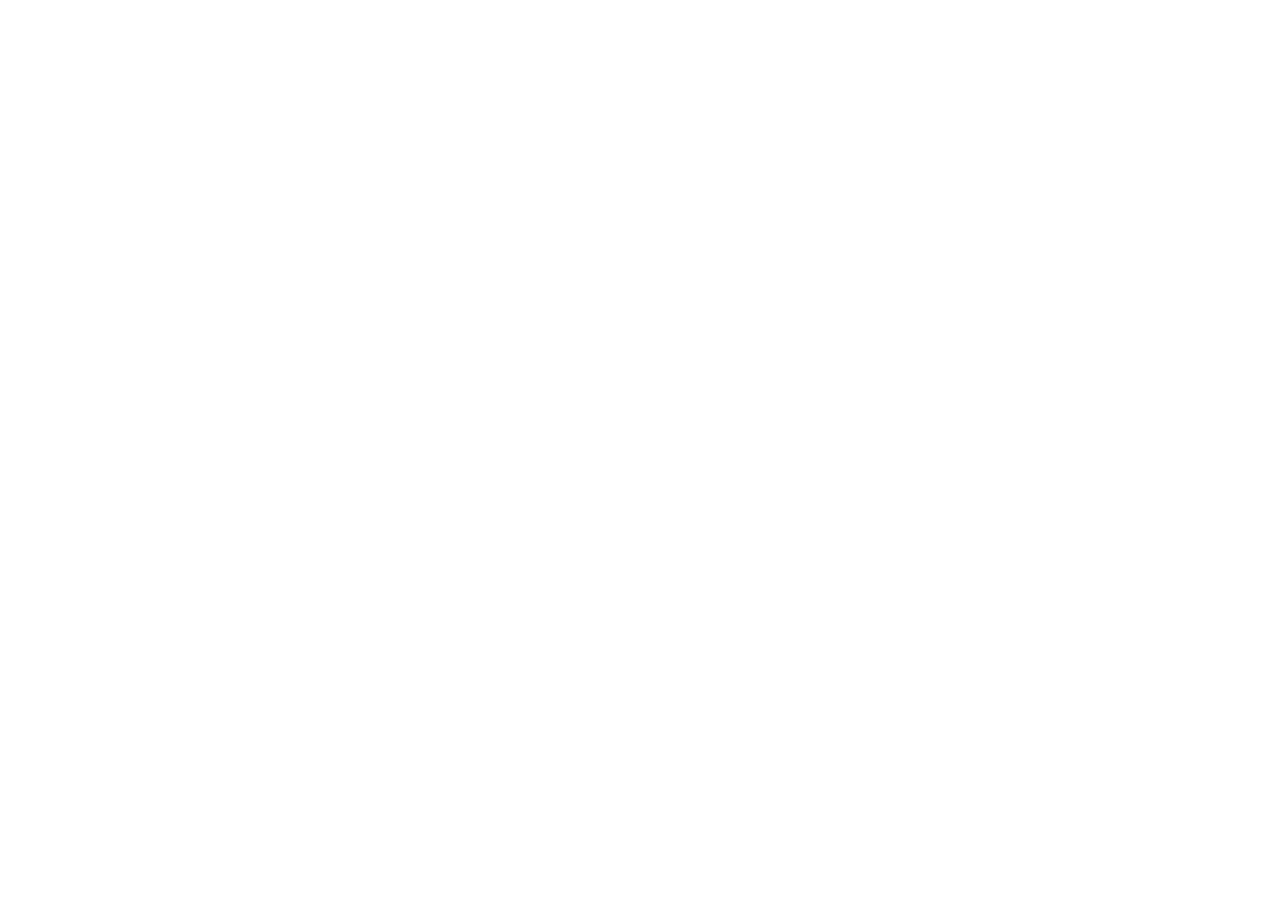
==== commit 07d9ff13: "Старт верстки нового проекта" ====
--- a/index.html
+++ b/index.html
@@ -1,249 +1,12 @@
-<!DOCTYPE HTML>
-<html lang="ru">
-  <head>
-    <meta charset="utf-8">
-    <title>The Great Keksby</title>
-    <link rel="stylesheet" href="css/style.css">
-  </head>
-  <body>
-    <div class="page-header">
-      <div class="container">
-        <div class="header-top clearfix">
-          <div class="header-logo">
-            <img src="img/logo.png" alt="The Great Keksby" width="205" height="55">
-          </div>
-          <ul class="main-nav clearfix">
-            <li><a href="#">Магазин</a></li>
-            <li><a href="#">Каталог</a></li>
-            <li><a href="#">Отзывы</a></li>
-          </ul>
-          <a class="btn btn-quick-order" href="#">Заказать</a>
-        </div>
-        <div class="promo">
-          <a href="#">Аксессуары для котов<br> Коллекция FW15</a>
-        </div>
-      </div>
-    </div>
-
-
-    <div class="features">
-      <div class="container">
-        <ul class="clearfix">
-          <li class="feature-item feature-choice">
-            <h2 class="feature-title">Выбор</h2>
-            <p>Ваш питомец оценит широту нашего ассортимента аксессуаров.</p>
-          </li>
-          <li class="feature-item feature-quality">
-            <h2 class="feature-title">Качество</h2>
-            <p>Наши товары не сломаются на второй день. Только на третий.</p>
-          </li>
-          <li class="feature-item feature-safety">
-            <h2 class="feature-title">Безопасность</h2>
-            <p>Все изготовлено из натуральных материалов, безопасных для котов.</p>
-          </li>
-        </ul>
-      </div>
-    </div>
-
-
-    <div class="cat-reference">
-      <div class="container">
-        <h2 class="section-title">Немного теории</h2>
-        <a class="btn to-full-reference" href="#" title="Открыть справочник">Справочник</a>
-        <dl>
-          <dt>
-            <h3 class="reference-title">Окрас кошек и котов</h3>
-            <i class="reference-source">источник: <a target="_blank" href="https://ru.wikipedia.org">wikipedia</a></i>
-          </dt>
-          <dd>
-            <img src="img/article-1.jpg" alt="Окрас кошек и котов" width="100" height="100">
-            <p>Окрас шерсти, кожи и глаз кошки обусловлен присутствием в них пигмента меланина. Меланин находится в теле волоса в виде микроскопических гранул, которые различаются по форме, размеру и количеству, что и вызывает различия в окрасе.</p>
-          </dd>
-          <dt>
-            <h3 class="reference-title">Кошкин дом</h3>
-            <i class="reference-source">источник: <a target="_blank" href="http://kotmur.spb.ru">kotmur.spb.ru</a></i>
-          </dt>
-          <dd>
-            <img src="img/article-2.jpg" alt="Кошкин дом" width="100" height="100">
-            <p>Нужен ли кошке Кошкин дом? Свой отдельный, обособленный от пространства городской квартиры Кошкин дом? Да, нужен! Нужен особый Кошкин дом, обустроенный по ее вкусу с лесенкой, с когтеточкой, с замкнутым, своим, отдельным уголком в ее, кошкином, доме.</p>
-          </dd>
-        </dl>
-      </div>
-    </div>
-
-
-    <div class="reviews">
-      <div class="container">
-        <h2 class="section-title">Довольные коты</h2>
-        <a class="btn to-all-reviews" href="#" title="Посмотреть все отзывы">Все отзывы</a>
-        <div class="reviews-list clearfix">
-          <blockquote class="review-item">
-            <p>Спасибо Кексу за давно напрашивающуюся идею! Набрал себе очков на все случаи жизни: для чтения и для вечеринки с котанами B-)</p>
-            <cite class="review-author">Барсик, г. Москва</cite>
-          </blockquote>
-          <blockquote class="review-item">
-            <p>Я просто не могу без шоппинга и теперь не нужно тащить хозяйку в магазин, заказываю все аксессуары на сайте у Кекса он-лайн!</p>
-            <cite class="review-author">Мурка, г. Санкт-Петербург</cite>
-          </blockquote>
-        </div>
-      </div>
-    </div>
-
-
-    <div class="popular-and-price">
-      <div class="container">
-        <h2 class="section-title">Популярные товары</h2>
-        <a class="btn to-catalog" href="#" title="Посмотреть все товары">Каталог</a>
-        <div class="popular-items clearfix">
-          <div class="catalog-item">
-            <img src="img/glasses-1.jpg" alt="очки «Классика жанра»" width="306" height="206">
-            <h3>Очки «Классика жанра»</h3>
-            <b class="catalog-item-price">300 р.</b>
-            <a href="#" class="btn btn-info">Описание</a>
-            <a href="#" class="btn btn-buy">Купить</a>
-          </div>
-          <div class="catalog-item">
-            <img src="img/glasses-2.jpg" alt="очки «Жалюзи»" width="306" height="206">
-            <h3>Очки «Жалюзи»</h3>
-            <b class="catalog-item-price">400 р.</b>
-            <a href="#" class="btn btn-info">Описание</a>
-            <a href="#" class="btn btn-buy">Купить</a>
-          </div>
-          <div class="catalog-item">
-            <img src="img/glasses-3.jpg" alt="очки «Базилис»" width="306" height="206">
-            <h3>Очки «Базилис»</h3>
-            <b class="catalog-item-price">500 р.</b>
-            <a href="#" class="btn btn-info">Описание</a>
-            <a href="#" class="btn btn-buy">Купить</a>
-          </div>
-        </div>
-
-        <h2 class="section-title">Прайс-лист на услуги</h2>
-        <table class="price-list">
-          <tr>
-            <th class="price-number">№</th>
-            <th>Название услуги</th>
-            <th>Кто оказывает</th>
-            <th>Сколько стоит</th>
-          </tr>
-          <tr>
-            <td class="price-number">1.</td>
-            <td class="price-name">Стрижка</td>
-            <td class="price-master">Грумер</td>
-            <td class="price-cost">500 руб.</td>
-          </tr>
-          <tr>
-            <td class="price-number">2.</td>
-            <td class="price-name">Заточка когтей</td>
-            <td class="price-master">Грумер</td>
-            <td class="price-cost">300 руб.</td>
-          </tr>
-          <tr>
-            <td class="price-number">3.</td>
-            <td class="price-name">Накрутка усов</td>
-            <td class="price-master">Грумер</td>
-            <td class="price-cost">100 руб.</td>
-          </tr>
-          <tr>
-            <td class="price-number">4.</td>
-            <td class="price-name">Подбор аксессуаров</td>
-            <td class="price-master">Стилист</td>
-            <td class="price-cost">1550 руб.</td>
-          </tr>
-        </table>
-      </div>
-    </div>
-
-
-    <div class="feedback">
-      <div class="container">
-        <h2 class="section-title">Остались вопросы?</h2>
-        <p class="feedback-tip">Свяжитесь с нами и мы развеем оставшиеся у вас сомнения!</p>
-        <form class="feedback-form" action="/keksby-mail" method="post">
-          <div class="feedback-form-group">
-            <label for="fullname">Представьтесь, пожалуйста:</label>
-            <input type="text" name="fullname" id="fullname">
-          </div>
-          <div class="clearfix">
-            <div class="feedback-form-group feedback-form-group-left-part">
-              <label for="phone">Контактный телефон:</label>
-              <input type="text" name="phone" id="phone">
-            </div>
-            <div class="feedback-form-group feedback-form-group-right-part">
-              <label for="email">Электронная почта:</label>
-              <input type="text" name="email" id="email">
-            </div>
-          </div>
-          <div class="checkbox-area">
-            <label>
-              <input type="checkbox" name="subscription">
-              Я согласен получать спам и смс на телефон
-            </label>
-          </div>
-          <div class="feedback-form-group">
-            <label for="topic">Тема обращения:</label>
-            <select name="topic" id="topic">
-              <option value="1">Условия доставки</option>
-              <option value="2">Возврат товара</option>
-              <option value="3">Жалоба в Роспотребнадзор</option>
-            </select>
-          </div>
-          <div class="feedback-form-group">
-            <label for="message">Текст обращения:</label>
-            <textarea name="message" id="message"></textarea>
-          </div>
-          <input type="submit" class="btn" value="Отправить">
-        </form>
-      </div>
-    </div>
-
-
-    <div class="page-footer">
-      <div class="container">
-        <div class="footer-top clearfix">
-          <div class="footer-logo">
-            <img src="img/logo.png" alt="The Great Keksby" width="205" height="55">
-          </div>
-          <a href="#" class="btn btn-quick-order">Заказать</a>
-        </div>
-
-        <div class="footer-middle clearfix">
-          <div class="footer-menu">
-            <h3>Магазин</h3>
-            <ul>
-              <li><a href="#">Домики</a></li>
-              <li><a href="#">Одежда</a></li>
-              <li><a href="#">Очки</a></li>
-            </ul>
-          </div>
-          <div class="footer-menu">
-            <h3>Отзывы</h3>
-            <ul>
-              <li><a href="#">Показать</a></li>
-              <li><a href="#">Оставить</a></li>
-            </ul>
-          </div>
-          <div class="footer-menu">
-            <h3>Прайс-лист</h3>
-            <ul>
-              <li><a href="#">Скачать прайс</a></li>
-            </ul>
-          </div>
-        </div>
-
-        <div class="footer-bottom clearfix">
-          <div class="footer-social">
-            <b>Давайте дружить!</b>
-            <a class="social-btn social-btn-vk" href="https://vk.com/htmlacademy">Вконтакте</a>
-            <a class="social-btn social-btn-fb" href="https://facebook.com/htmlacademy">Фейсбук</a>
-            <a class="social-btn social-btn-in" href="https://instagram.com/htmlacademy">Инстаграм</a>
-          </div>
-          <div class="footer-copyright">
-            С <span class="heart">любовью</span> для <a href="https://htmlacademy.ru">HTML Academy</a>
-          </div>
-        </div>
-      </div>
-    </div>
-
-  </body>
-</html>
+<!DOCTYPE html>
+<html lang="en">
+<head>
+  <meta charset="UTF-8">
+  <meta name="viewport" content="width=device-width, initial-scale=1.0">
+  <meta http-equiv="X-UA-Compatible" content="ie=edge">
+  <title>EG</title>
+</head>
+<body>
+  
+</body>
+</html>
